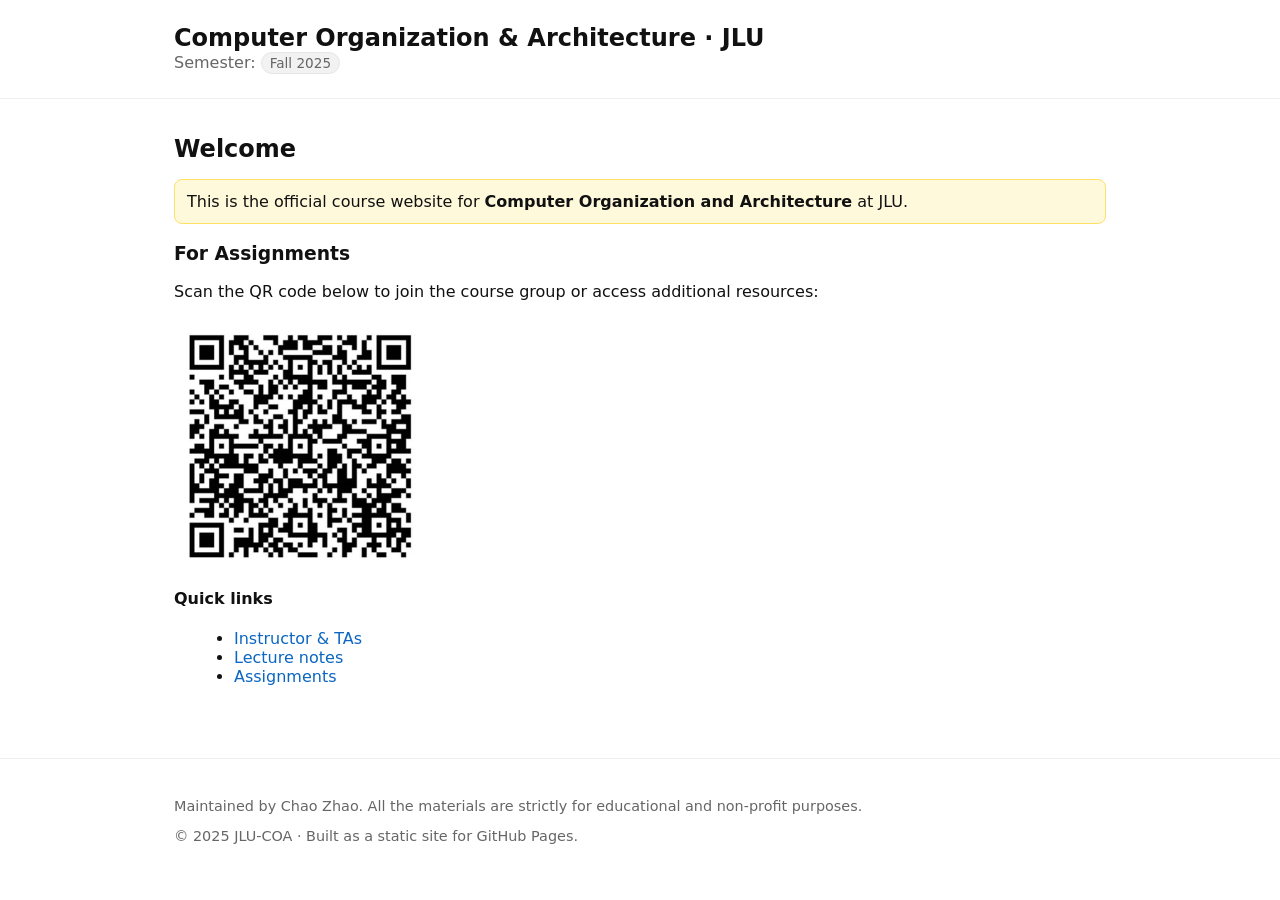
==== index.html @ c62922df "Initial commit" ====
<!doctype html>
<html lang="en">
  <head>
    <meta charset="utf-8">
    <meta name="viewport" content="width=device-width,initial-scale=1">
    <title>Home · JLU-COA</title>
    <link rel="stylesheet" href="assets/style.css">
  </head>
  <body>
    <header>
      <div class="container">
        <h1 class="title">Computer Organization & Architecture · JLU</h1>
        <div class="muted">Semester: <span class="tag">Fall 2025</span></div>
      </div>
    </header>
    <main><div class="container">

<h2>Welcome</h2>
<p class="notice">This is the official course website for <strong>Computer Organization and Architecture</strong> at JLU. </p>

<h3>For Assignments</h3>
<p>Scan the QR code below to join the course group or access additional resources:</p>
<img src="assets/qrcode.jpg" alt="Course QR Code" style="max-width: 250px; height: auto; display: block; margin-top: 10px;">

<h4>Quick links</h4>
<ul>
  <li><a href="about/personnel.html">Instructor & TAs</a></li>
  <li><a href="lectures/index.html">Lecture notes</a></li>
  <li><a href="programs/index.html">Assignments</a></li>
</ul>

    </div></main>
    <footer>
      <div class="container">
        <p>Maintained by Chao Zhao. All the materials are strictly for educational and non-profit purposes. </p>
        <p class="muted">© 2025 JLU-COA · Built as a static site for GitHub Pages.</p>
      </div>
    </footer>
  </body>
</html>
---- assets/style.css ----
:root{--fg:#111;--bg:#fff;--muted:#666;--accent:#0a66c2;}
*{box-sizing:border-box}
html,body{margin:0;padding:0;font-family:ui-sans-serif,system-ui,-apple-system,"Segoe UI",Roboto,"Helvetica Neue",Arial,"Noto Sans","Apple Color Emoji","Segoe UI Emoji";color:var(--fg);background:var(--bg);}
a{color:var(--accent);text-decoration:none}
a:hover{text-decoration:underline}
.container{max-width:980px;margin:0 auto;padding:24px}
header{border-bottom:1px solid #eee}
header .title{font-weight:700;font-size:1.5rem;margin:0}
nav{display:flex;gap:16px;flex-wrap:wrap;margin:12px 0 0 0}
footer{border-top:1px solid #eee;color:var(--muted);font-size:.9rem;margin-top:40px}
table{width:100%;border-collapse:collapse;margin:12px 0}
th,td{border:1px solid #ddd;padding:8px;text-align:left}
.tag{display:inline-block;background:#f2f2f2;border:1px solid #e6e6e6;padding:2px 8px;border-radius:999px;font-size:.85rem}
.muted{color:var(--muted)}
h1,h2{margin:12px 0 8px}
ul{margin:8px 0 8px 20px}
.notice{background:#fff9db;border:1px solid #ffe066;padding:12px;border-radius:8px}
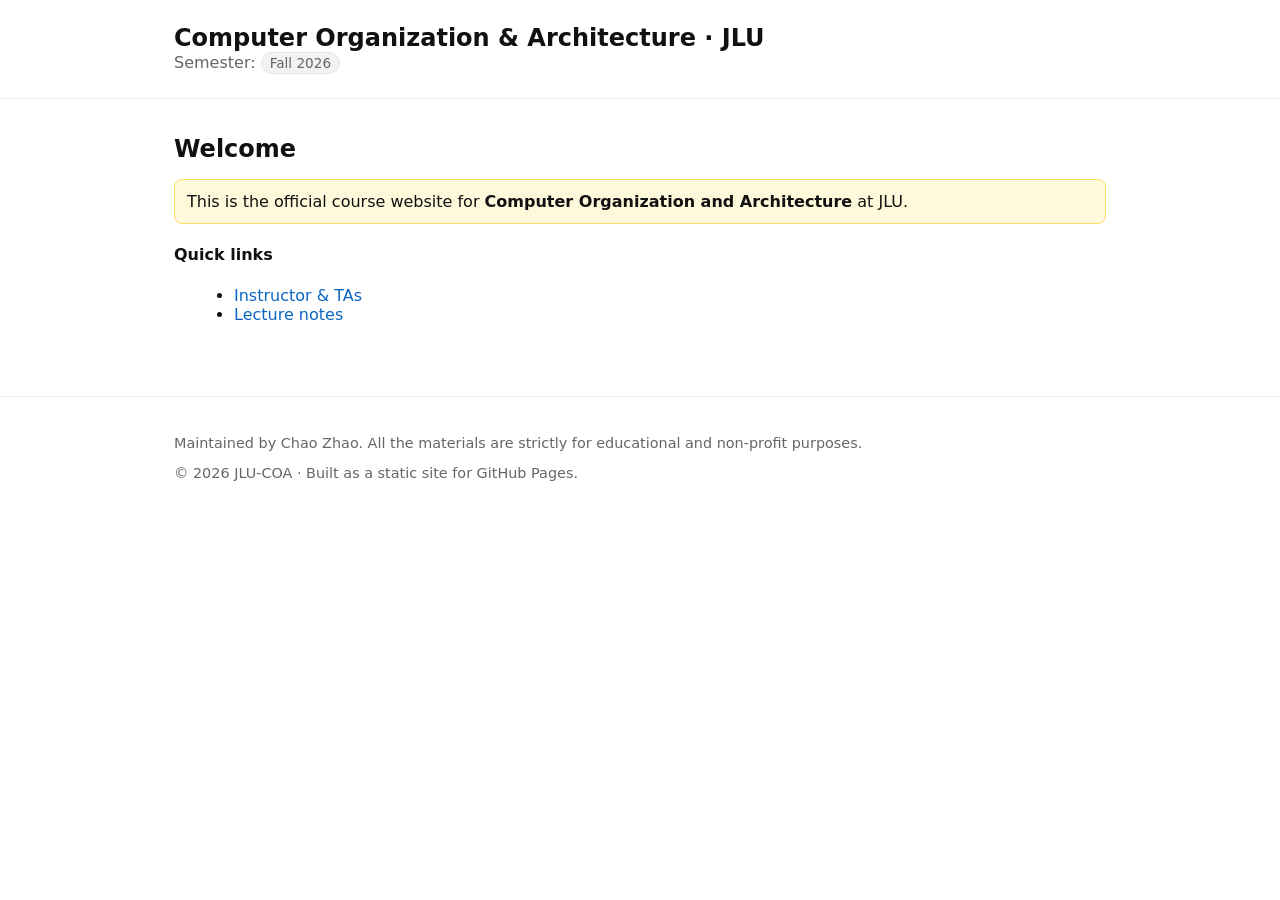
==== commit c3430935: "Update course site for Fall 2026" ====
--- a/index.html
+++ b/index.html
@@ -10,7 +10,7 @@
     <header>
       <div class="container">
         <h1 class="title">Computer Organization & Architecture · JLU</h1>
-        <div class="muted">Semester: <span class="tag">Fall 2025</span></div>
+        <div class="muted">Semester: <span class="tag">Fall 2026</span></div>
       </div>
     </header>
     <main><div class="container">
@@ -18,22 +18,17 @@
 <h2>Welcome</h2>
 <p class="notice">This is the official course website for <strong>Computer Organization and Architecture</strong> at JLU. </p>
 
-<h3>For Assignments</h3>
-<p>Scan the QR code below to join the course group or access additional resources:</p>
-<img src="assets/qrcode.jpg" alt="Course QR Code" style="max-width: 250px; height: auto; display: block; margin-top: 10px;">
-
 <h4>Quick links</h4>
 <ul>
   <li><a href="about/personnel.html">Instructor & TAs</a></li>
   <li><a href="lectures/index.html">Lecture notes</a></li>
-  <li><a href="programs/index.html">Assignments</a></li>
 </ul>
 
     </div></main>
     <footer>
       <div class="container">
         <p>Maintained by Chao Zhao. All the materials are strictly for educational and non-profit purposes. </p>
-        <p class="muted">© 2025 JLU-COA · Built as a static site for GitHub Pages.</p>
+        <p class="muted">© 2026 JLU-COA · Built as a static site for GitHub Pages.</p>
       </div>
     </footer>
   </body>
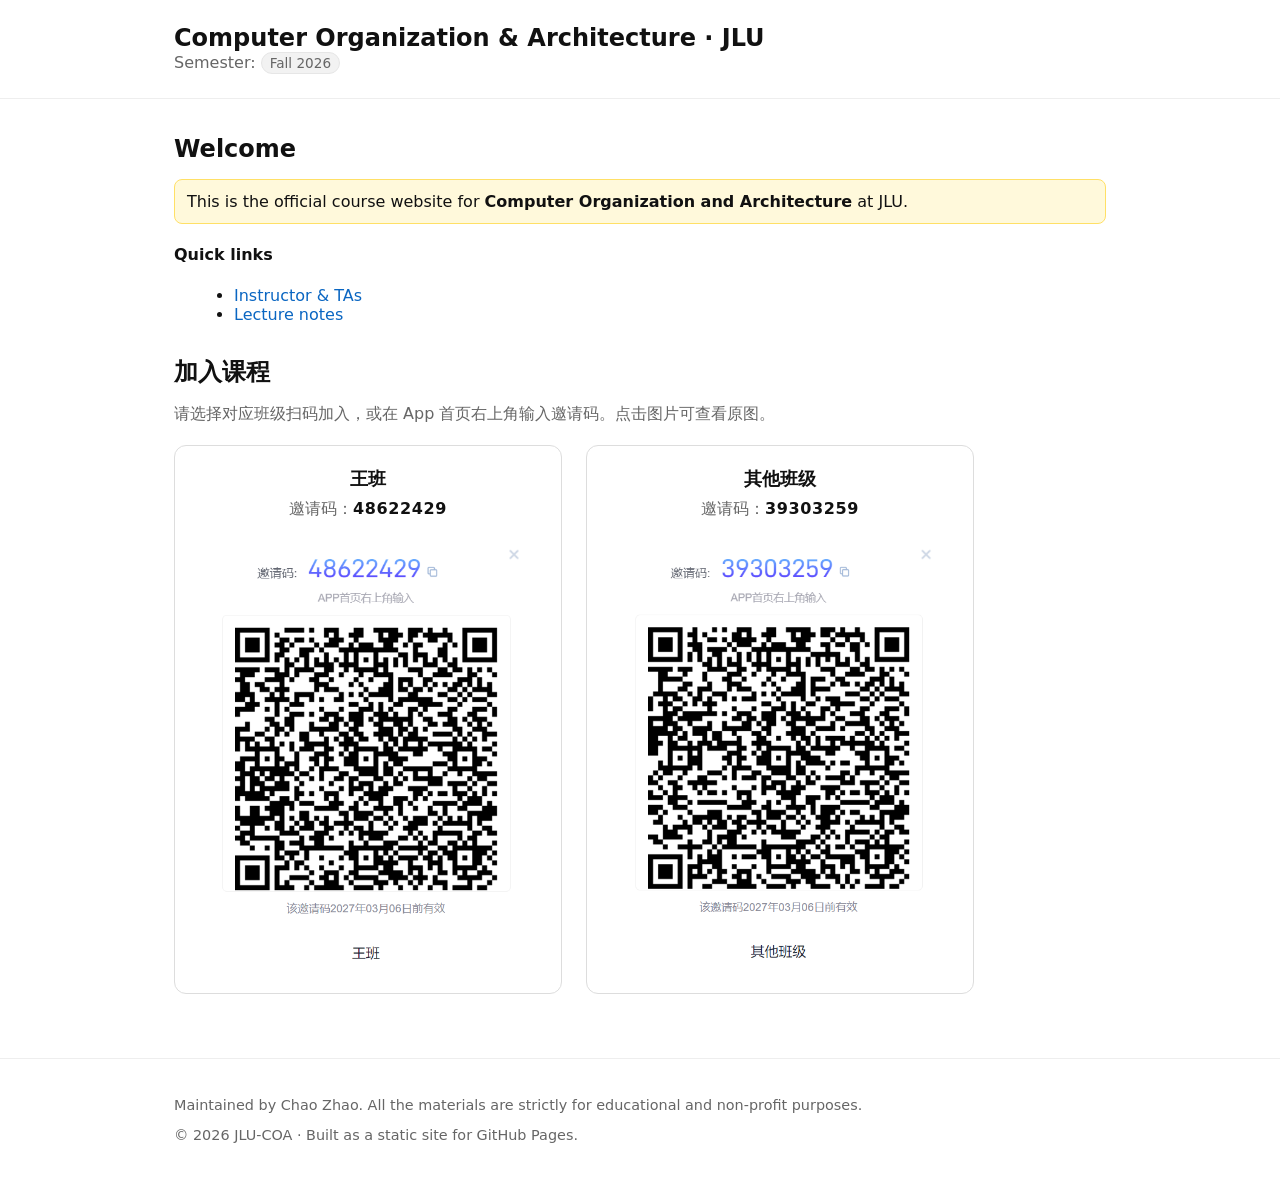
==== commit 5e4119e0: "Add course enrollment QR codes" ====
--- a/index.html
+++ b/index.html
@@ -24,6 +24,27 @@
   <li><a href="lectures/index.html">Lecture notes</a></li>
 </ul>
 
+<section class="course-enrollment" aria-labelledby="enrollment-title" lang="zh-CN">
+  <h2 id="enrollment-title">加入课程</h2>
+  <p class="muted">请选择对应班级扫码加入，或在 App 首页右上角输入邀请码。点击图片可查看原图。</p>
+  <div class="qr-grid">
+    <article class="qr-card">
+      <h3>王班</h3>
+      <p class="qr-invitation">邀请码：<strong>48622429</strong></p>
+      <a class="qr-image-link" href="assets/qr-wang-class.png" aria-label="查看王班二维码原图">
+        <img src="assets/qr-wang-class.png" alt="王班课程二维码，邀请码 48622429" width="560" height="720" decoding="async">
+      </a>
+    </article>
+    <article class="qr-card">
+      <h3>其他班级</h3>
+      <p class="qr-invitation">邀请码：<strong>39303259</strong></p>
+      <a class="qr-image-link" href="assets/qr-other-classes.png" aria-label="查看其他班级二维码原图">
+        <img src="assets/qr-other-classes.png" alt="其他班级课程二维码，邀请码 39303259" width="562" height="711" decoding="async">
+      </a>
+    </article>
+  </div>
+</section>
+
     </div></main>
     <footer>
       <div class="container">
--- a/assets/style.css
+++ b/assets/style.css
@@ -16,3 +16,14 @@
 h1,h2{margin:12px 0 8px}
 ul{margin:8px 0 8px 20px}
 .notice{background:#fff9db;border:1px solid #ffe066;padding:12px;border-radius:8px}
+.course-enrollment{margin-top:32px}
+.qr-grid{display:grid;grid-template-columns:repeat(2,minmax(0,1fr));gap:24px;max-width:800px;margin-top:20px}
+.qr-card{min-width:0;padding:20px;border:1px solid #ddd;border-radius:12px;text-align:center;background:#fff}
+.qr-card h3{margin:0 0 8px;font-size:1.15rem}
+.qr-invitation{margin:0 0 16px;color:var(--muted)}
+.qr-invitation strong{color:var(--fg);font-variant-numeric:tabular-nums;letter-spacing:.04em}
+.qr-image-link{display:block;border-radius:6px}
+.qr-image-link:focus-visible{outline:3px solid var(--accent);outline-offset:4px}
+.qr-card img{display:block;width:100%;max-width:340px;height:auto;margin:0 auto}
+.qr-validity{margin-top:16px;font-size:.9rem}
+@media(max-width:640px){.qr-grid{grid-template-columns:minmax(0,1fr);max-width:400px;gap:20px}.qr-card{padding:16px}}
